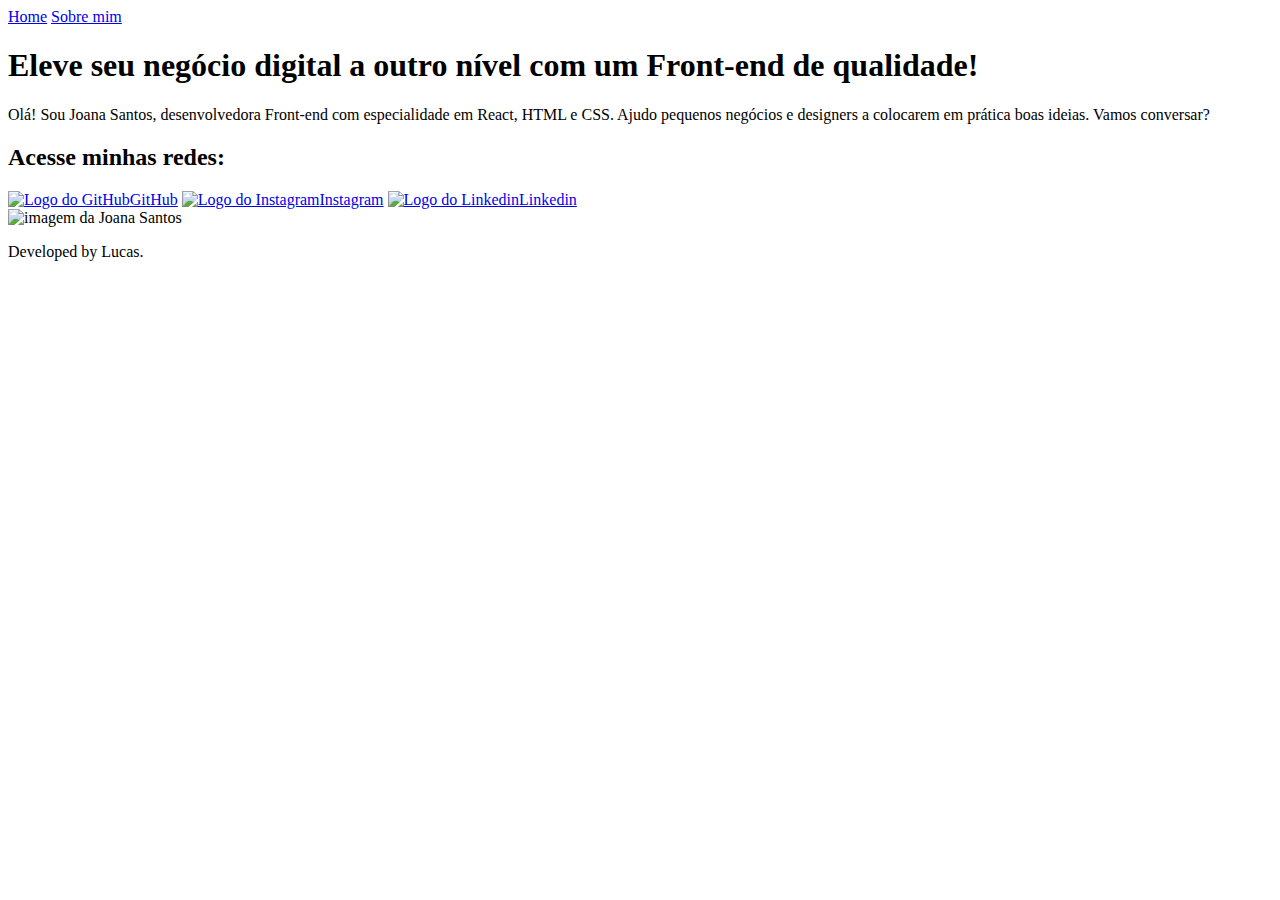
==== index.html @ b50c4739 "Update and rename portfolio.html to index.html" ====
<!DOCTYPE html>
<html lang="en">
<head>
    <meta charset="UTF-8">
    <meta name="viewport" content="width=device-width, initial-scale=1.0">
    <title>Portifolio</title>
    <link rel="stylesheet" href="/portfolio exercicio/styles/style.css">
    <link rel="shortcut icon" href="/portfolio exercicio/assets/favicon.png" type="image/x-icon">
</head>
<body>
    <header class="cabecalho">
        <nav class="cabecalho-menu">
            <a class="cabecalho-menu-links" href="/portfolio exercicio/portfolio.html">Home</a>
            <a class="cabecalho-menu-links" href="/portfolio exercicio/about.html">Sobre mim</a>
        </nav>
    </header>
    
    <main class="apresentacao">
        <section class="apresentacao-conteudo">
            <h1 class="apresentacao-titulo">Eleve seu negócio digital a outro nível <strong class="titulo-destaque">com um Front-end de qualidade!</strong></h1>
            <p class="apresentacao-texto">Olá! Sou Joana Santos, desenvolvedora Front-end com especialidade em React, HTML e CSS. Ajudo pequenos negócios e designers a colocarem em prática boas ideias. Vamos conversar?</p>
            <div class="apresentacao-links-link">
                <h2 class="links-link-subtitulo">Acesse minhas redes:</h2>
                <a class="links-link" href="https://github.com/AlucardBR"><img src="/portfolio exercicio/assets/github red logo.png" alt="Logo do GitHub">GitHub</a>
                <a class="links-link" href="https://www.instagram.com/lucaas.png/"><img src="/portfolio exercicio/assets/insta red logo.png" alt="Logo do Instagram">Instagram</a>
                <a class="links-link" href="https://www.linkedin.com/in/lucas-almeida-2606b0337/"><img src="/portfolio exercicio/assets/linkedin red logo.png" alt="Logo do Linkedin">Linkedin</a>
            </div>
        </section>
        <img class="apresentacao-imagem" src="/portfolio exercicio/assets/imagem.png" alt="imagem da Joana Santos">
    </main>
    
    <footer class="rodape">
        <p>Developed by Lucas.</p>
    </footer>
</body>
</html>
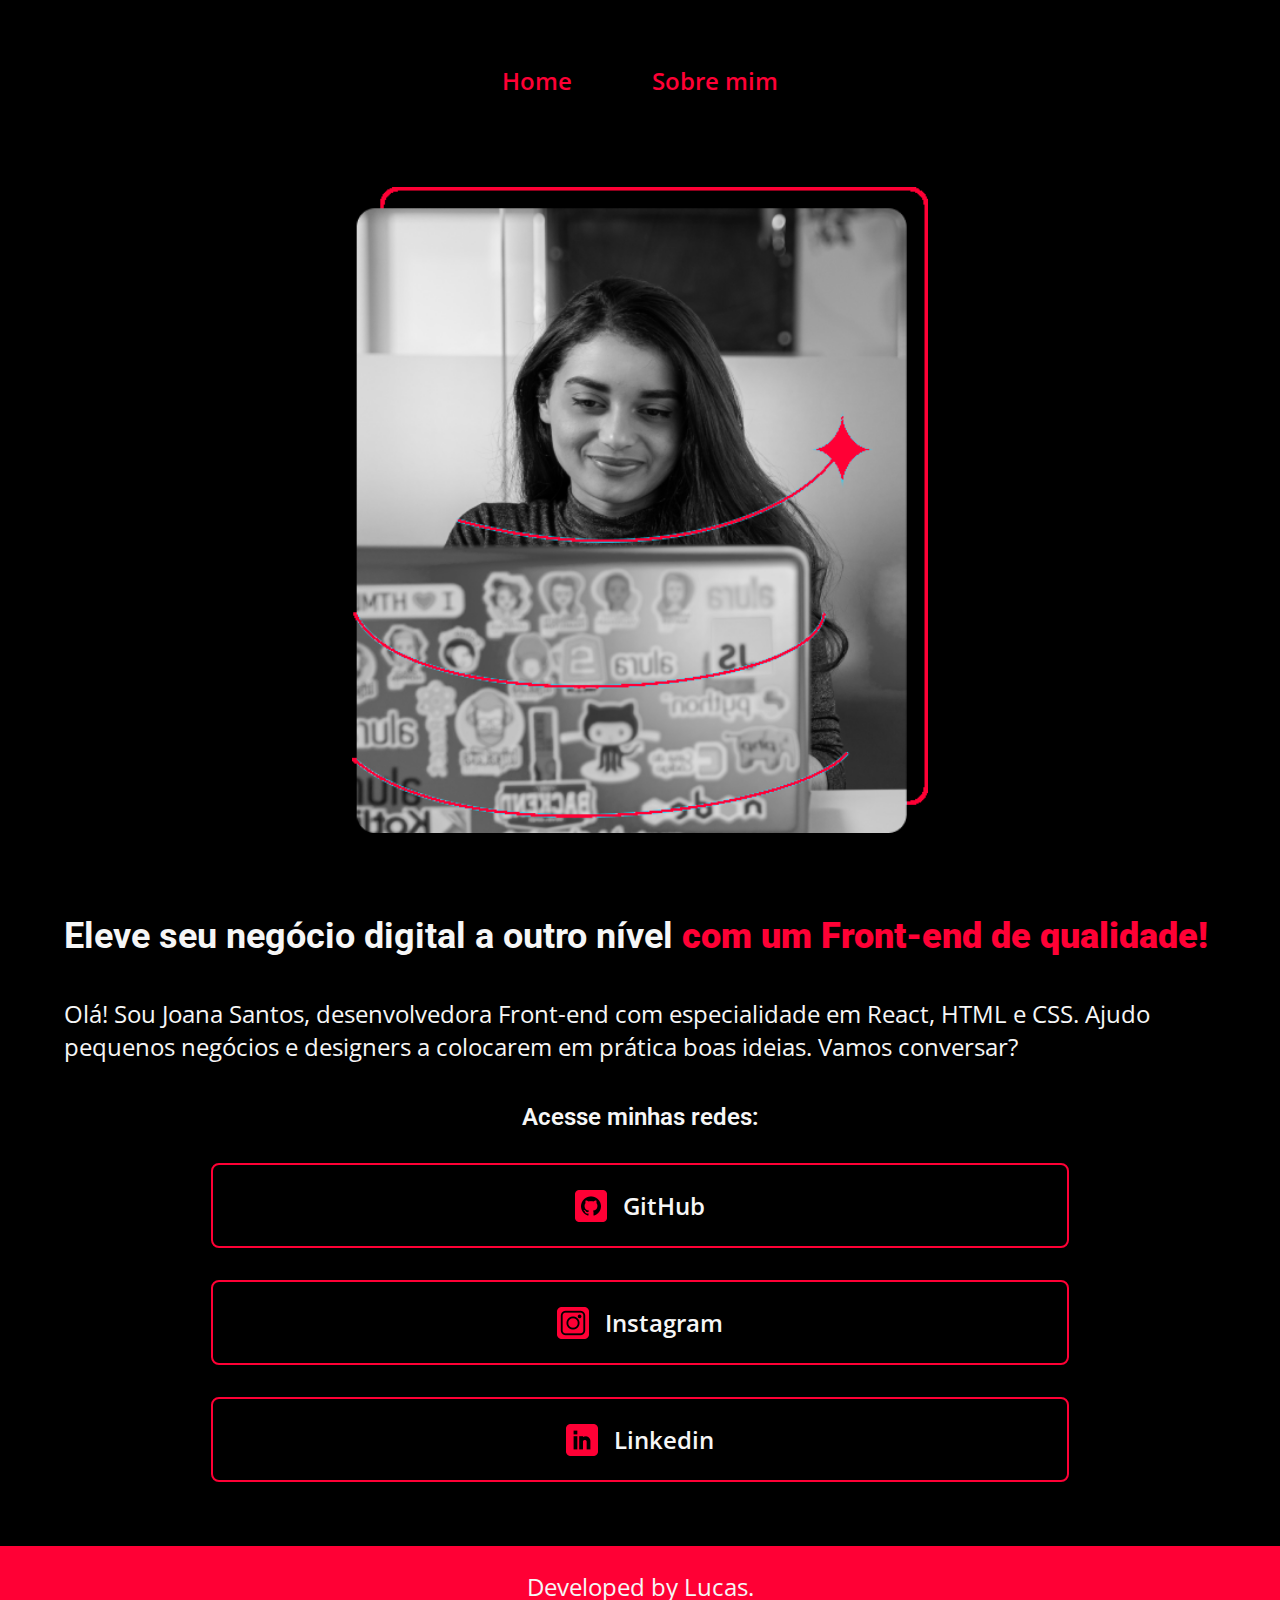
==== commit 048427d9: "Add files via upload" ====
--- a/index.html
+++ b/index.html
@@ -4,14 +4,14 @@
     <meta charset="UTF-8">
     <meta name="viewport" content="width=device-width, initial-scale=1.0">
     <title>Portifolio</title>
-    <link rel="stylesheet" href="/portfolio exercicio/styles/style.css">
-    <link rel="shortcut icon" href="/portfolio exercicio/assets/favicon.png" type="image/x-icon">
+    <link rel="stylesheet" href="/styles/style.css">
+    <link rel="shortcut icon" href="/assets/favicon.png" type="image/x-icon">
 </head>
 <body>
     <header class="cabecalho">
         <nav class="cabecalho-menu">
-            <a class="cabecalho-menu-links" href="/portfolio exercicio/portfolio.html">Home</a>
-            <a class="cabecalho-menu-links" href="/portfolio exercicio/about.html">Sobre mim</a>
+            <a class="cabecalho-menu-links" href="/index.html">Home</a>
+            <a class="cabecalho-menu-links" href="about.html">Sobre mim</a>
         </nav>
     </header>
     
@@ -21,12 +21,12 @@
             <p class="apresentacao-texto">Olá! Sou Joana Santos, desenvolvedora Front-end com especialidade em React, HTML e CSS. Ajudo pequenos negócios e designers a colocarem em prática boas ideias. Vamos conversar?</p>
             <div class="apresentacao-links-link">
                 <h2 class="links-link-subtitulo">Acesse minhas redes:</h2>
-                <a class="links-link" href="https://github.com/AlucardBR"><img src="/portfolio exercicio/assets/github red logo.png" alt="Logo do GitHub">GitHub</a>
-                <a class="links-link" href="https://www.instagram.com/lucaas.png/"><img src="/portfolio exercicio/assets/insta red logo.png" alt="Logo do Instagram">Instagram</a>
-                <a class="links-link" href="https://www.linkedin.com/in/lucas-almeida-2606b0337/"><img src="/portfolio exercicio/assets/linkedin red logo.png" alt="Logo do Linkedin">Linkedin</a>
+                <a class="links-link" href="https://github.com/AlucardBR"><img src="/assets/github red logo.png" alt="Logo do GitHub">GitHub</a>
+                <a class="links-link" href="https://www.instagram.com/lucaas.png/"><img src="/assets/insta red logo.png" alt="Logo do Instagram">Instagram</a>
+                <a class="links-link" href="https://www.linkedin.com/in/lucas-almeida-2606b0337/"><img src="/assets/linkedin red logo.png" alt="Logo do Linkedin">Linkedin</a>
             </div>
         </section>
-        <img class="apresentacao-imagem" src="/portfolio exercicio/assets/imagem.png" alt="imagem da Joana Santos">
+        <img class="apresentacao-imagem" src="/assets/imagem.png" alt="imagem da Joana Santos">
     </main>
     
     <footer class="rodape">
--- a/styles/style.css
+++ b/styles/style.css
@@ -0,0 +1,146 @@
+@import url('https://fonts.googleapis.com/css2?family=Open+Sans:ital,wght@0,300..800;1,300..800&family=Roboto:ital,wght@0,100..900;1,100..900&display=swap');
+
+:root {
+    --cor-primaria: #000000;
+    --cor-secundaria: #F6F6F6;
+    --cor-terciaria: #FF0035;
+    --cor-hover: #272727;
+
+    --fonte-primaria: "Roboto", serif;
+    --fonte-secundaria: "Open Sans", serif;
+    --fonte-24px: 24px;
+}
+
+* {
+    margin: 0%;
+    padding: 0%;
+}
+
+body {
+    background-color: var(--cor-primaria);
+    box-sizing: border-box;
+    color: var(--cor-secundaria);
+}
+
+.cabecalho {
+    padding: 4% 0% 0% 27%;
+}
+
+.cabecalho-menu {
+    display: flex;
+    gap: 5rem;
+}
+
+.cabecalho-menu-links {
+    text-decoration: none;
+    font-family: var(--fonte-secundaria);
+    font-weight: 600;
+    font-size: 1.5rem;  
+    color: var(--cor-terciaria);
+}
+
+.apresentacao {
+    display: flex;
+    padding: 6.5% 27%;
+    justify-content: space-between;
+    align-items: center;
+    gap: 82px;
+}
+
+.apresentacao-conteudo {
+    display: flex;
+    flex-direction: column;
+    gap: 2.5rem;
+    width: 52%;
+}
+
+.apresentacao-titulo {
+    font-family: var(--fonte-primaria);
+    font-size: 2.25rem;
+    font-weight: 700;
+}
+
+.titulo-destaque {
+    color: var(--cor-terciaria);
+}
+
+.apresentacao-texto {
+    font-family: var(--fonte-secundaria);
+    font-size: 1.5rem;
+    font-weight: 400;
+}
+
+.apresentacao-links-link {
+    display: flex;
+    flex-direction: column;
+    align-items: center;
+    gap: 2rem;
+}
+
+.links-link-subtitulo {
+    font-family: var(--fonte-primaria);
+    font-size: 1.5rem;
+    font-weight: 600;
+}
+
+.links-link {
+    display: flex;
+    align-items: center;
+    justify-content: center;
+    gap: 1rem;
+    width: 50%;
+    border-radius: 0.5rem;
+    border: 2px solid var(--cor-terciaria);
+    padding: 24px;
+    text-decoration: none;
+    font-family: var(--fonte-secundaria);
+    font-size: 1.5rem;
+    font-weight: 600;
+    color: var(--cor-secundaria);
+}
+
+.links-link:hover {
+    background-color: var(--cor-hover);
+}
+
+.apresentacao-imagem {
+    width: 50%;
+}
+
+.rodape {
+    text-align: center;
+    font-family: var(--fonte-secundaria);
+    font-size: 1.5rem;
+    padding: 1.5rem;
+    background-color: var(--cor-terciaria);
+}
+
+@media (max-width: 1800px) {
+    
+    .cabecalho {
+        padding: 5% 0% 2% 0%;
+
+    }
+
+    .cabecalho-menu {
+        justify-content: center;
+    }
+
+    .apresentacao {
+        flex-direction: column-reverse;
+        padding: 5%
+    }
+    
+    .apresentacao-conteudo {
+        width: auto;        
+    }
+
+    .links-link-subtitulo {
+        gap: 2.5rem;
+    }
+
+    .links-link {
+        
+        width: 70%;
+    }
+}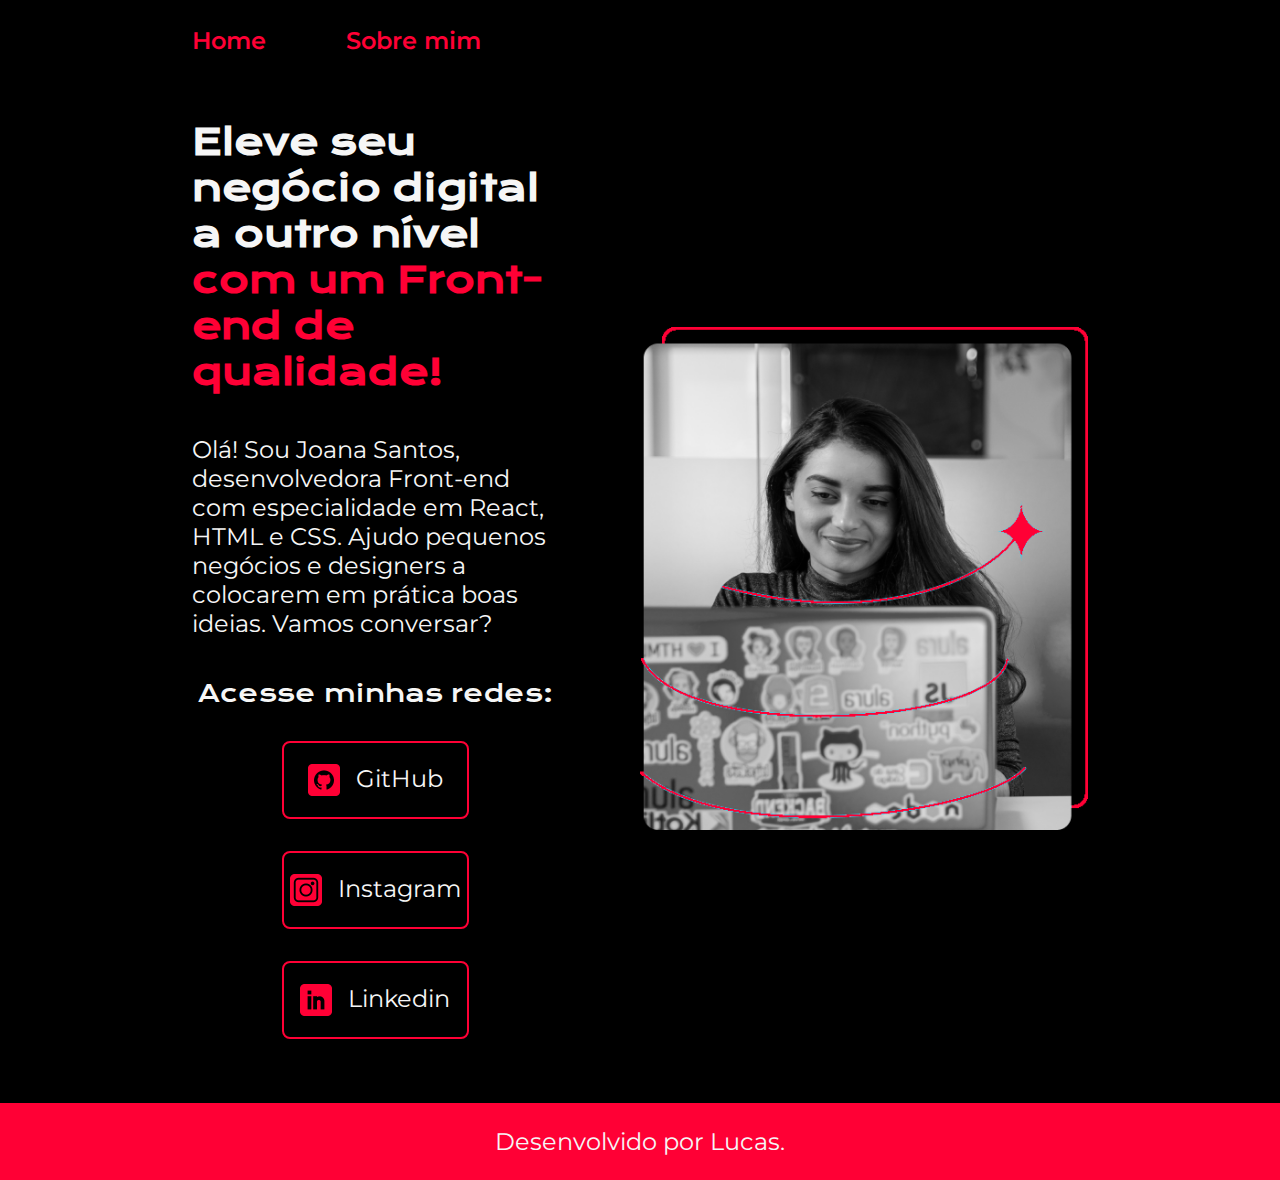
==== commit 614a47af: "Add files via upload" ====
--- a/index.html
+++ b/index.html
@@ -3,34 +3,36 @@
 <head>
     <meta charset="UTF-8">
     <meta name="viewport" content="width=device-width, initial-scale=1.0">
-    <title>Portifolio</title>
+    <title>Portfólio</title>
     <link rel="stylesheet" href="/styles/style.css">
     <link rel="shortcut icon" href="/assets/favicon.png" type="image/x-icon">
 </head>
+
 <body>
     <header class="cabecalho">
-        <nav class="cabecalho-menu">
-            <a class="cabecalho-menu-links" href="/index.html">Home</a>
-            <a class="cabecalho-menu-links" href="about.html">Sobre mim</a>
+        <nav class="cabecalho_menu">
+            <a class="cabecalho_menu_links" href="/index.html">Home</a>
+            <a class="cabecalho_menu_links" href="/aboutme.html">Sobre mim</a>
         </nav>
     </header>
-    
-    <main class="apresentacao">
-        <section class="apresentacao-conteudo">
-            <h1 class="apresentacao-titulo">Eleve seu negócio digital a outro nível <strong class="titulo-destaque">com um Front-end de qualidade!</strong></h1>
-            <p class="apresentacao-texto">Olá! Sou Joana Santos, desenvolvedora Front-end com especialidade em React, HTML e CSS. Ajudo pequenos negócios e designers a colocarem em prática boas ideias. Vamos conversar?</p>
-            <div class="apresentacao-links-link">
-                <h2 class="links-link-subtitulo">Acesse minhas redes:</h2>
-                <a class="links-link" href="https://github.com/AlucardBR"><img src="/assets/github red logo.png" alt="Logo do GitHub">GitHub</a>
-                <a class="links-link" href="https://www.instagram.com/lucaas.png/"><img src="/assets/insta red logo.png" alt="Logo do Instagram">Instagram</a>
-                <a class="links-link" href="https://www.linkedin.com/in/lucas-almeida-2606b0337/"><img src="/assets/linkedin red logo.png" alt="Logo do Linkedin">Linkedin</a>
+
+    <main class="principal">
+        <section class="principal_conteudo">
+            <h1 class="principal_titulo">Eleve seu negócio digital a outro nível <strong class="principal_titulo_destaque">com um Front-end de qualidade!</strong></h1>
+            <p class="principal_texto">Olá! Sou Joana Santos, desenvolvedora Front-end com especialidade em React, HTML e CSS. Ajudo pequenos negócios e designers a colocarem em prática boas ideias. Vamos conversar?</p>
+            <div class="principal_links">
+                <h2 class="principal_links_subtitulo">Acesse minhas redes:</h2>
+                <a class="principal_links_navegacao" href="https://github.com/AlucardBR"><img src="/assets/github red logo.png" alt="Logo GitHub">GitHub</a>
+                <a class="principal_links_navegacao" href="https://www.instagram.com/lucaas.png/"><img src="/assets/insta red logo.png" alt="Logo Instagram">Instagram</a>
+                <a class="principal_links_navegacao" href="https://www.linkedin.com/in/lucas-almeida-2606b0337/"> <img src="/assets/linkedin red logo.png" alt="Logo Linkedin">Linkedin</a>
             </div>
         </section>
-        <img class="apresentacao-imagem" src="/assets/imagem.png" alt="imagem da Joana Santos">
+        <img class="principal_imagem" src="/assets/imagem.png" alt="Imagem da Joana Santos">
     </main>
-    
+
     <footer class="rodape">
-        <p>Developed by Lucas.</p>
+        <p>Desenvolvido por Lucas.</p>
     </footer>
 </body>
-</html>
+
+</html>--- a/styles/style.css
+++ b/styles/style.css
@@ -1,4 +1,4 @@
-@import url('https://fonts.googleapis.com/css2?family=Open+Sans:ital,wght@0,300..800;1,300..800&family=Roboto:ital,wght@0,100..900;1,100..900&display=swap');
+@import url('https://fonts.googleapis.com/css2?family=Krona+One&family=Montserrat:wght@400;600&display=swap');
 
 :root {
     --cor-primaria: #000000;
@@ -6,141 +6,106 @@
     --cor-terciaria: #FF0035;
     --cor-hover: #272727;
 
-    --fonte-primaria: "Roboto", serif;
-    --fonte-secundaria: "Open Sans", serif;
-    --fonte-24px: 24px;
+    --fonte-primaria: 'Krona One', sans-serif;
+    --fonte-secundaria: 'Montserrat', sans-serif;
 }
-
 * {
     margin: 0%;
     padding: 0%;
 }
-
-body {
+body { 
+    box-sizing: border-box;
     background-color: var(--cor-primaria);
-    box-sizing: border-box;
     color: var(--cor-secundaria);
 }
 
-.cabecalho {
-    padding: 4% 0% 0% 27%;
+.cabecalho{
+    padding: 2% 0% 0% 15%;
 }
-
-.cabecalho-menu {
+.cabecalho_menu {
     display: flex;
-    gap: 5rem;
+    gap: 80px;
 }
-
-.cabecalho-menu-links {
+.cabecalho_menu_links {
     text-decoration: none;
+    color: var(--cor-terciaria);
     font-family: var(--fonte-secundaria);
+    font-size: 1.5rem;
     font-weight: 600;
-    font-size: 1.5rem;  
+}
+.principal {
+    padding: 5% 15%;
+    display: flex;
+    align-items: center;
+    justify-content: space-between;
+    gap: 82px;
+}
+.principal_conteudo {
+    display: flex;
+    flex-direction: column;
+    gap: 40px;
+    width: 50%;
+}
+.principal_titulo {
+    font-size: 2.25rem;
+    font-family: var(--fonte-primaria);
+}
+.principal_titulo_destaque {
     color: var(--cor-terciaria);
 }
-
-.apresentacao {
-    display: flex;
-    padding: 6.5% 27%;
-    justify-content: space-between;
-    align-items: center;
-    gap: 82px;
-}
-
-.apresentacao-conteudo {
-    display: flex;
-    flex-direction: column;
-    gap: 2.5rem;
-    width: 52%;
-}
-
-.apresentacao-titulo {
-    font-family: var(--fonte-primaria);
-    font-size: 2.25rem;
-    font-weight: 700;
-}
-
-.titulo-destaque {
-    color: var(--cor-terciaria);
-}
-
-.apresentacao-texto {
+.principal_texto {
     font-family: var(--fonte-secundaria);
     font-size: 1.5rem;
-    font-weight: 400;
 }
-
-.apresentacao-links-link {
+.principal_imagem {
+    width: 50%;
+}
+.principal_links {
     display: flex;
     flex-direction: column;
     align-items: center;
-    gap: 2rem;
+    gap: 32px;
 }
-
-.links-link-subtitulo {
+.principal_links_subtitulo {
     font-family: var(--fonte-primaria);
     font-size: 1.5rem;
-    font-weight: 600;
+    font-weight: 400;
+
 }
-
-.links-link {
+.principal_links_navegacao {
     display: flex;
-    align-items: center;
     justify-content: center;
+    border: 2px solid var(--cor-terciaria);
+    border-radius: 8px;
+    padding: 21px 0;
+    width: 50%;
     gap: 1rem;
-    width: 50%;
-    border-radius: 0.5rem;
-    border: 2px solid var(--cor-terciaria);
-    padding: 24px;
     text-decoration: none;
     font-family: var(--fonte-secundaria);
     font-size: 1.5rem;
-    font-weight: 600;
-    color: var(--cor-secundaria);
-}
+    color: var(--cor-secundaria)
 
-.links-link:hover {
-    background-color: var(--cor-hover);
-}
-
-.apresentacao-imagem {
-    width: 50%;
 }
 
 .rodape {
-    text-align: center;
     font-family: var(--fonte-secundaria);
     font-size: 1.5rem;
     padding: 1.5rem;
     background-color: var(--cor-terciaria);
+    text-align: center;
 }
-
-@media (max-width: 1800px) {
-    
-    .cabecalho {
-        padding: 5% 0% 2% 0%;
-
+@media (max-width: 1200px) {
+    .cabecalho{
+    padding: 10%;  
     }
-
-    .cabecalho-menu {
+    .cabecalho_menu{
         justify-content: center;
     }
-
-    .apresentacao {
+    .principal{
         flex-direction: column-reverse;
-        padding: 5%
+        padding: 5%;
     }
-    
-    .apresentacao-conteudo {
-        width: auto;        
-    }
-
-    .links-link-subtitulo {
-        gap: 2.5rem;
-    }
-
-    .links-link {
-        
-        width: 70%;
+    .principal_conteudo{
+        width: auto;
     }
 }